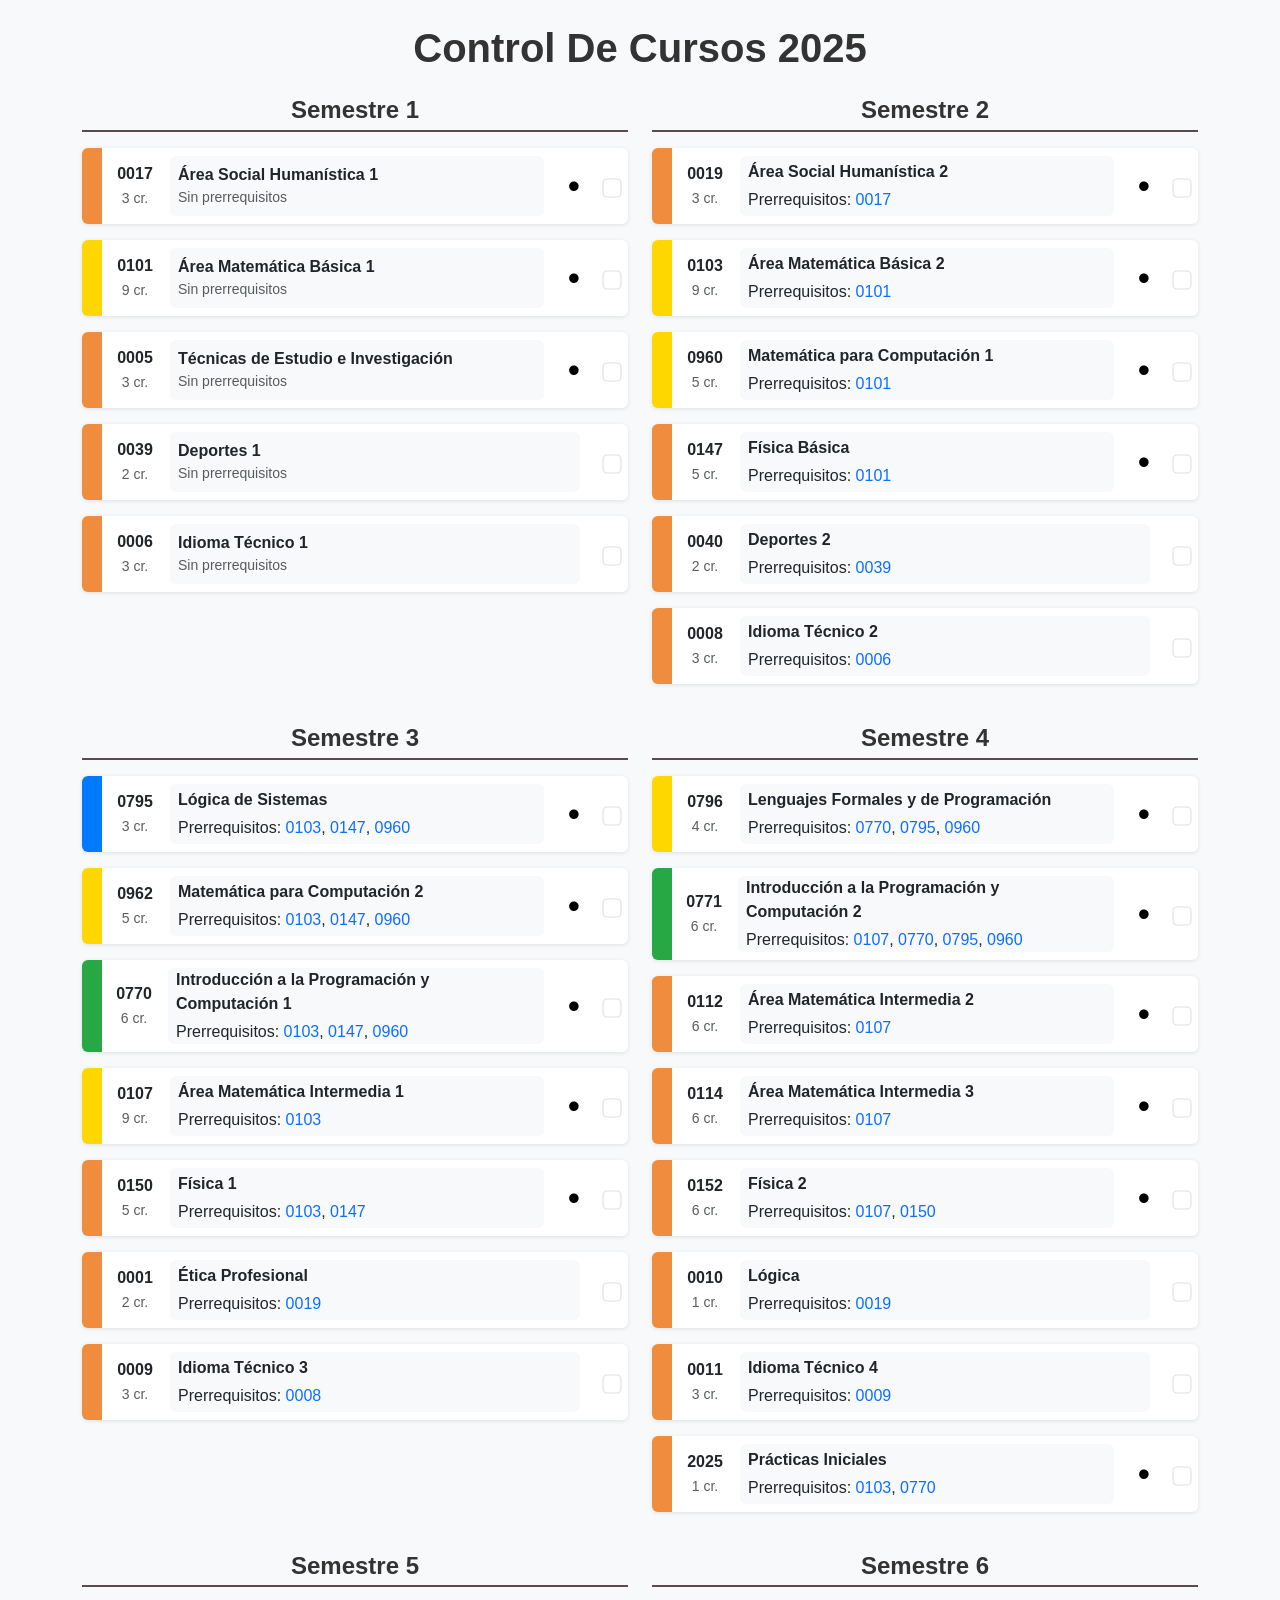
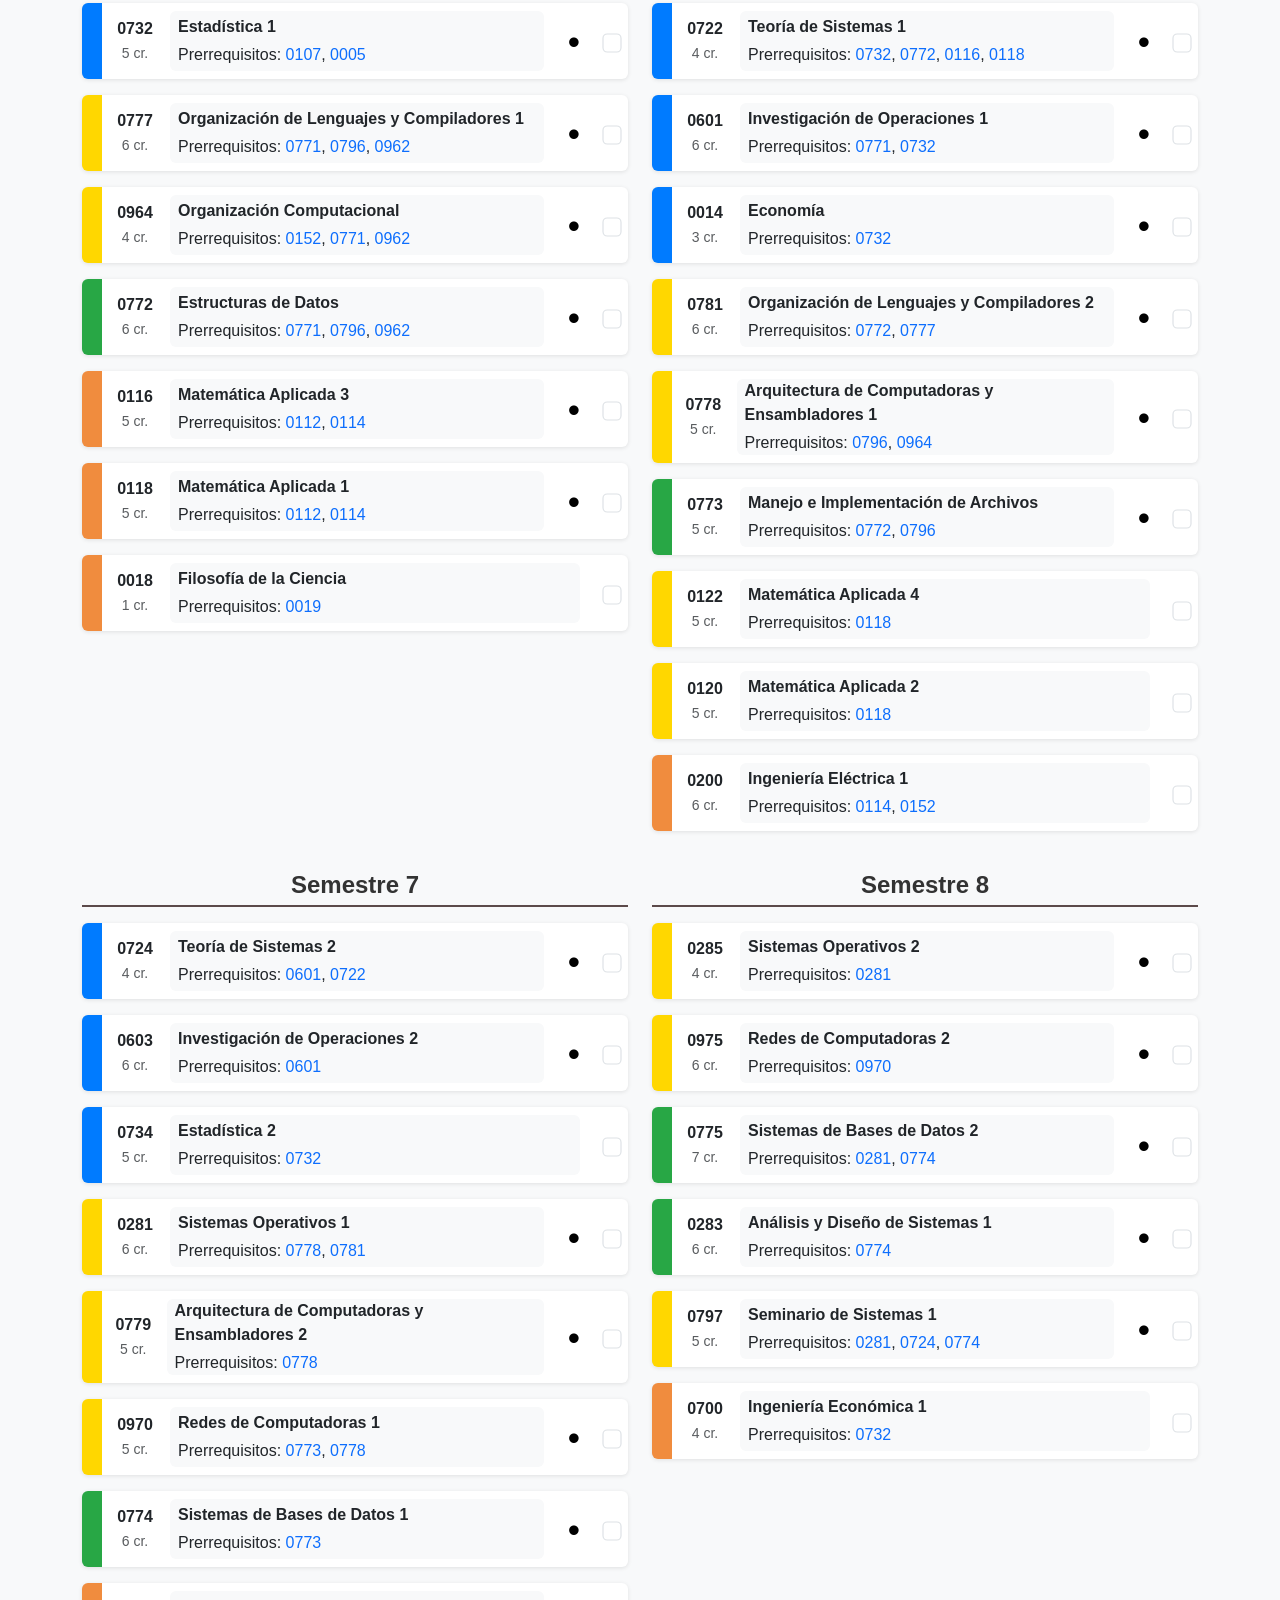
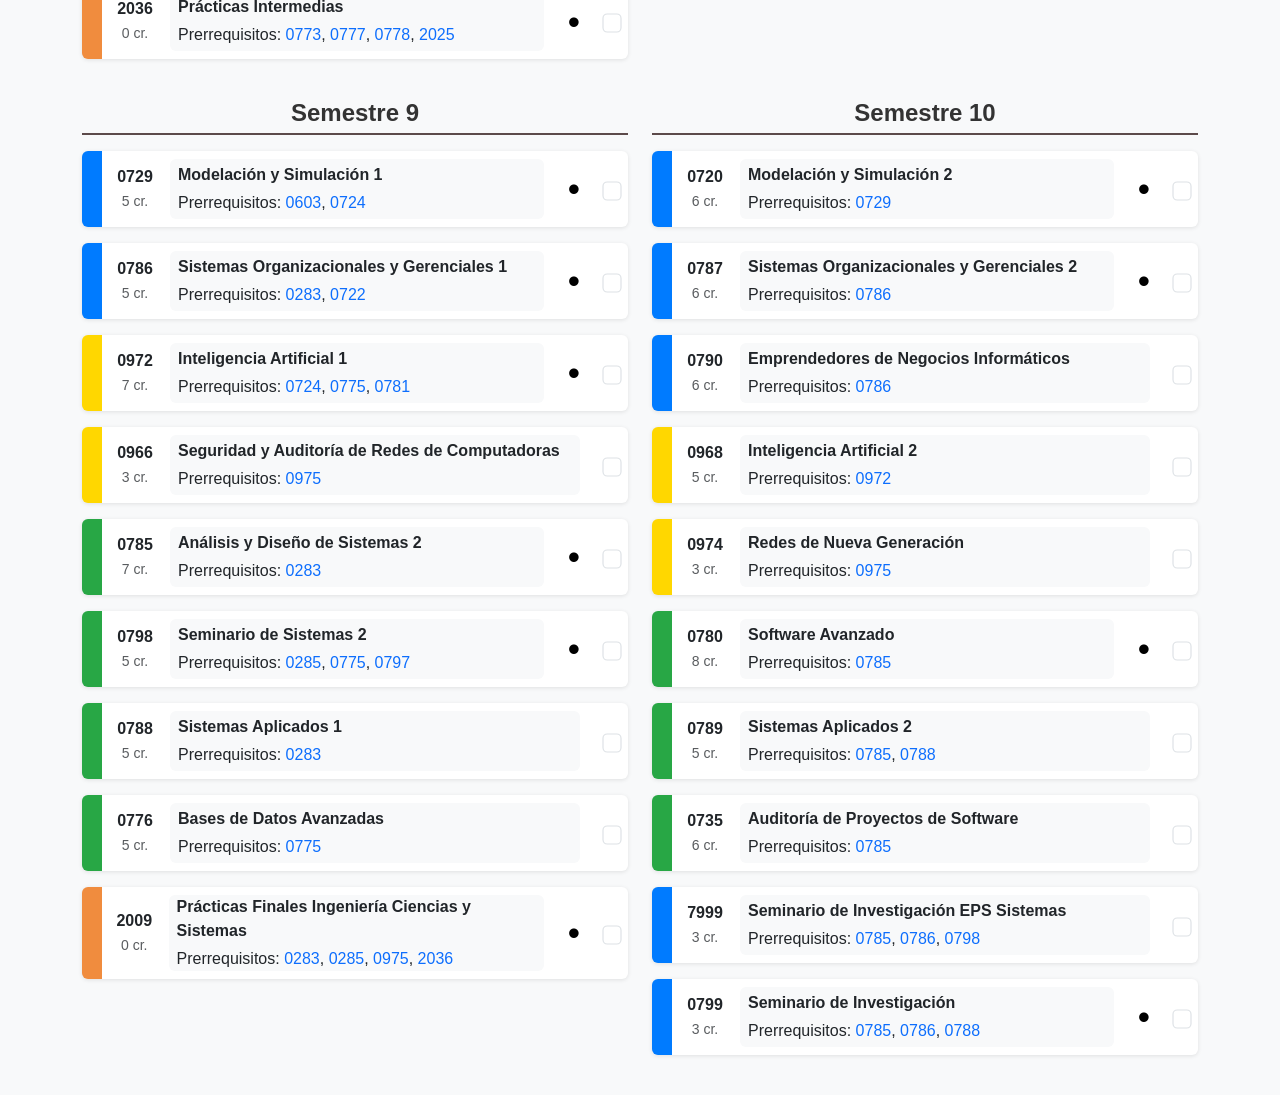
==== index.html @ 796844ea "first commit" ====
<!DOCTYPE html>
<html lang="es">
<head>
  <meta charset="UTF-8">
  <meta name="viewport" content="width=device-width, initial-scale=1.0">
  <title>Control de Cursos</title>
  <link href="https://cdn.jsdelivr.net/npm/bootstrap@5.3.0/dist/css/bootstrap.min.css" rel="stylesheet">
  <link rel="stylesheet" href="style.css">
</head>
<body>
  <div class="container py-4">
    <h1 class="mb-4 text-center">Control De Cursos 2025</h1>
    <div id="contenedor" class="row gy-4"></div>
  </div>

  <!-- Modal para prerrequisitos -->
  <div class="modal fade" id="modalCurso" tabindex="-1" aria-hidden="true">
    <div class="modal-dialog modal-dialog-centered">
      <div class="modal-content">
        <div class="modal-header">
          <h5 class="modal-title">Detalle del curso</h5>
          <button type="button" class="btn-close" data-bs-dismiss="modal"></button>
        </div>
        <div class="modal-body" id="modal-body-content"></div>
      </div>
    </div>
  </div>

  <script src="https://cdn.jsdelivr.net/npm/bootstrap@5.3.0/dist/js/bootstrap.bundle.min.js"></script>
  <script src="script.js"></script>
</body>
</html>
---- style.css ----
/* Fondo general */
body {
  background-color: #f8f9fa;
  font-family: 'Segoe UI', Tahoma, Geneva, Verdana, sans-serif;
}

/* Título general */
h1 {
  color: #333;
  font-weight: 700;
  margin-bottom: 30px;
  text-align: center;
}

.semestre {
  background-color: #ffffff;
  padding: 20px;
  border: 2px solid #343a40; /* gris oscuro o negro suave */
  border-radius: 12px;
  margin-bottom: 30px;
  box-shadow: 0 6px 12px rgba(0, 0, 0, 0.1);
}

/* Título del semestre */
.semestre h2, h4 {
  color: #333;
  margin-top: 0;
  border-bottom: 2px solid #5c4a4a;
  padding-bottom: 5px;
  font-weight: bold;
  text-align: center;
}

/* Tarjeta de curso */
.curso-card {
  display: flex;
  align-items: center;
  border-left: 10px solid gray; /* Línea lateral por área */
  background-color: #fff;
  transition: all 0.2s ease-in-out;
  box-shadow: 0 1px 4px rgba(0, 0, 0, 0.1);
  border-radius: 6px;
  padding: 8px;
  position: relative;
}

/* Animación al pasar el mouse */
.curso-card:hover {
  transform: scale(1.01);
  box-shadow: 0 4px 10px rgba(0, 0, 0, 0.15);
}

/* Área lateral por color */
.area-ciencias {
  border-left: 10px solid #ffd700;
}
.area-metodologia {
  border-left: 10px solid #007bff;
}
.area-desarrollo {
  border-left: 10px solid #28a745;
}
.area-general {
  border-left: 10px solid #f08c3e;
}

/* Estado completado: borde completo en verde, sin quitar línea lateral */
.curso-completado {
  outline: 2px solid #28a745;
  outline-offset: 1px;
}

/* Punto obligatorio */
.obligatorio-dot {
  color: black;
  font-size: 35px;
  vertical-align: middle;
  line-height: 1;
}

/* Contenido del curso */
.contenido {
  flex-grow: 1;
  padding: 5px 10px;
  position: relative;
  font-size: 14px;
}

/* Prerrequisitos */
.prereq {
  font-size: 12px;
  color: #555;
  margin-top: 6px;
  cursor: pointer;
}

.prereq:hover {
  text-decoration: underline;
}

/* Checkbox */
.form-check-input {
  transform: scale(1.2);
}

/* Tooltip que solo aparece al pasar por la línea de color */
.tooltip-area {
  position: absolute;
  top: 6px;
  left: 14px;
  background-color: #000;
  color: #fff;
  padding: 2px 6px;
  font-size: 11px;
  border-radius: 4px;
  opacity: 0;
  pointer-events: none;
  transition: opacity 0.2s ease-in-out;
}

/* Línea lateral con hover de tooltip */
.color-bar {
  position: absolute;
  top: 0;
  left: 0;
  width: 10px;
  height: 100%;
  z-index: 5;
}

.color-bar:hover .tooltip-area {
  opacity: 1;
}

/* Botón de cierre de popup*/
.close-btn {
  position: absolute;
  top: 10px;
  right: 10px;
  cursor: pointer;
  font-size: 20px;
}
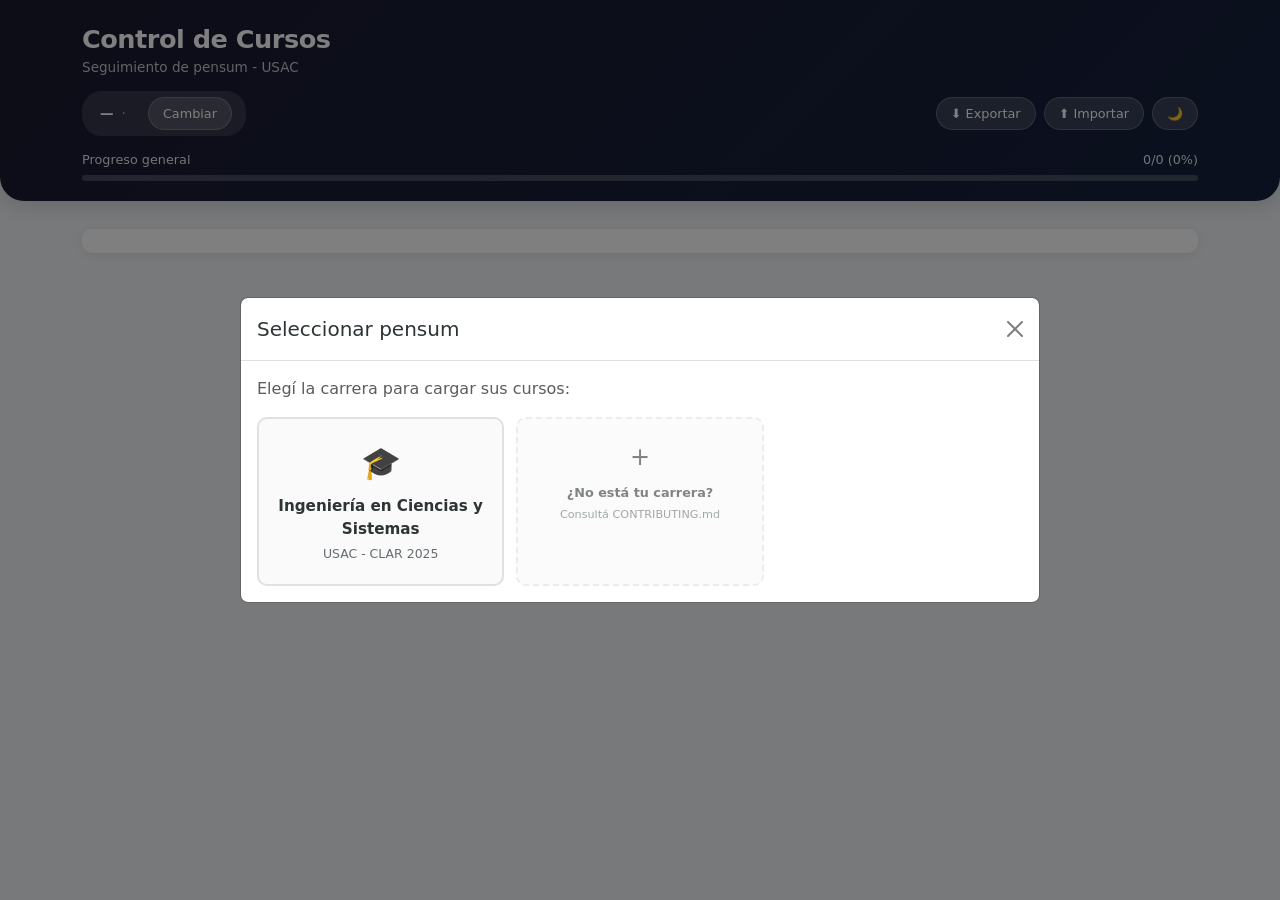
==== commit 9318fd8a: "Ajustes de funciones" ====
--- a/index.html
+++ b/index.html
@@ -8,12 +8,80 @@
   <link rel="stylesheet" href="style.css">
 </head>
 <body>
-  <div class="container py-4">
-    <h1 class="mb-4 text-center">Control De Cursos 2025</h1>
+
+  <!-- ─── HEADER ─── -->
+  <header class="app-header">
+    <div class="container">
+      <div class="d-flex align-items-center justify-content-between flex-wrap">
+        <div>
+          <h1>Control de Cursos</h1>
+          <div class="subtitle">Seguimiento de pensum - USAC</div>
+        </div>
+      </div>
+
+      <!-- Toolbar -->
+      <div class="toolbar">
+        <div class="pensum-info">
+          <span class="pensum-name" id="pensumNombre">—</span>
+          <span style="opacity:0.6">·</span>
+          <span style="font-size:0.78rem;opacity:0.7" id="pensumUni"></span>
+          <button class="btn-tool" id="btnCambiarPensum" style="margin-left:6px">Cambiar</button>
+        </div>
+        <div class="toolbar-actions">
+          <span class="unsaved-indicator" id="unsavedIndicator" title="Cambios sin exportar">•</span>
+          <button class="btn-tool" id="btnExportar">⬇ Exportar</button>
+          <button class="btn-tool" id="btnImportar">⬆ Importar</button>
+          <button class="btn-tool" id="btnTema" title="Cambiar tema">🌙</button>
+        </div>
+      </div>
+
+      <!-- Progress -->
+      <div class="progress-wrapper">
+        <div class="progress-header">
+          <span>Progreso general</span>
+          <span id="progressText">0/0 (0%)</span>
+        </div>
+        <div class="progress-track">
+          <div class="progress-fill" id="progressFill"></div>
+        </div>
+      </div>
+    </div>
+  </header>
+
+  <!-- ─── MAIN ─── -->
+  <main class="container">
+
+    <!-- Legend -->
+    <div class="legend" id="legendContainer"></div>
+
+    <!-- Courses -->
     <div id="contenedor" class="row gy-4"></div>
+
+    <!-- Export reminder -->
+    <div class="export-reminder" id="exportReminder">
+      <span>💾 Hiciste varios cambios — <strong>exportá tu progreso</strong> para no perderlo si cambiás de navegador o computadora.</span>
+      <button class="btn-close btn-close-sm" id="btnCerrarRecordatorio" aria-label="Cerrar"></button>
+    </div>
+
+  </main>
+
+  <!-- ─── MODAL: SELECCIONAR PENSUM ─── -->
+  <div class="modal fade" id="modalBienvenida" tabindex="-1" aria-hidden="true">
+    <div class="modal-dialog modal-lg modal-dialog-centered">
+      <div class="modal-content">
+        <div class="modal-header">
+          <h5 class="modal-title">Seleccionar pensum</h5>
+          <button type="button" class="btn-close" data-bs-dismiss="modal" aria-label="Cerrar"></button>
+        </div>
+        <div class="modal-body">
+          <p class="text-muted mb-3">Elegí la carrera para cargar sus cursos:</p>
+          <div class="pensum-grid" id="modalPensumOpciones"></div>
+        </div>
+      </div>
+    </div>
   </div>
 
-  <!-- Modal para prerrequisitos -->
+  <!-- ─── MODAL: DETALLE CURSO ─── -->
   <div class="modal fade" id="modalCurso" tabindex="-1" aria-hidden="true">
     <div class="modal-dialog modal-dialog-centered">
       <div class="modal-content">
@@ -26,7 +94,12 @@
     </div>
   </div>
 
+  <!-- ─── SCROLL TO TOP ─── -->
+  <button id="btnScrollTop" class="scroll-top" title="Subir al inicio">↑</button>
+
+  <!-- ─── SCRIPTS ─── -->
   <script src="https://cdn.jsdelivr.net/npm/bootstrap@5.3.0/dist/js/bootstrap.bundle.min.js"></script>
+  <script src="data/pensums.js"></script>
   <script src="script.js"></script>
 </body>
 </html>
--- a/style.css
+++ b/style.css
@@ -1,142 +1,590 @@
-/* Fondo general */
+:root {
+  --primary: #1a1a2e;
+  --primary-light: #16213e;
+  --accent: #e94560;
+  --bg: #f0f2f5;
+  --card-bg: #ffffff;
+  --text: #2d3436;
+  --text-muted: #636e72;
+  --shadow: 0 2px 8px rgba(0, 0, 0, 0.08);
+  --shadow-hover: 0 6px 20px rgba(0, 0, 0, 0.12);
+  --radius: 10px;
+  --radius-sm: 6px;
+  --transition: 0.25s ease;
+
+  --area-ciencias: #f59e0b;
+  --area-metodologia: #3b82f6;
+  --area-desarrollo: #10b981;
+  --area-general: #f97316;
+}
+
+* { box-sizing: border-box; }
+
 body {
-  background-color: #f8f9fa;
-  font-family: 'Segoe UI', Tahoma, Geneva, Verdana, sans-serif;
-}
-
-/* Título general */
-h1 {
-  color: #333;
+  background-color: var(--bg);
+  font-family: 'Segoe UI', system-ui, -apple-system, sans-serif;
+  color: var(--text);
+  min-height: 100vh;
+}
+
+/* ─── HEADER ─── */
+.app-header {
+  background: linear-gradient(135deg, var(--primary) 0%, var(--primary-light) 100%);
+  border-radius: 0 0 24px 24px;
+  padding: 24px 0 20px;
+  margin-bottom: 28px;
+  color: #fff;
+  box-shadow: 0 4px 20px rgba(0, 0, 0, 0.15);
+}
+
+.app-header h1 {
   font-weight: 700;
-  margin-bottom: 30px;
-  text-align: center;
-}
-
-.semestre {
-  background-color: #ffffff;
-  padding: 20px;
-  border: 2px solid #343a40; /* gris oscuro o negro suave */
-  border-radius: 12px;
-  margin-bottom: 30px;
-  box-shadow: 0 6px 12px rgba(0, 0, 0, 0.1);
-}
-
-/* Título del semestre */
-.semestre h2, h4 {
-  color: #333;
-  margin-top: 0;
-  border-bottom: 2px solid #5c4a4a;
-  padding-bottom: 5px;
-  font-weight: bold;
-  text-align: center;
-}
-
-/* Tarjeta de curso */
+  font-size: 1.6rem;
+  margin: 0;
+  letter-spacing: -0.5px;
+}
+
+.app-header .subtitle {
+  font-size: 0.85rem;
+  opacity: 0.75;
+  margin-top: 2px;
+}
+
+/* ─── TOOLBAR ─── */
+.toolbar {
+  display: flex;
+  flex-wrap: wrap;
+  align-items: center;
+  gap: 12px;
+  margin-top: 14px;
+}
+
+.pensum-info {
+  display: flex;
+  align-items: center;
+  gap: 8px;
+  background: rgba(255, 255, 255, 0.12);
+  padding: 6px 14px 6px 18px;
+  border-radius: 20px;
+  font-size: 0.85rem;
+}
+
+.pensum-info .pensum-name {
+  font-weight: 600;
+}
+
+.toolbar-actions {
+  display: flex;
+  align-items: center;
+  gap: 8px;
+  margin-left: auto;
+}
+
+.btn-tool {
+  background: rgba(255, 255, 255, 0.15);
+  color: #fff;
+  border: 1px solid rgba(255, 255, 255, 0.2);
+  padding: 6px 14px;
+  border-radius: 20px;
+  font-size: 0.8rem;
+  cursor: pointer;
+  transition: var(--transition);
+  display: inline-flex;
+  align-items: center;
+  gap: 4px;
+}
+
+.btn-tool:hover {
+  background: rgba(255, 255, 255, 0.25);
+  border-color: rgba(255, 255, 255, 0.35);
+}
+
+.unsaved-indicator {
+  color: #fbbf24;
+  font-size: 1.4rem;
+  line-height: 1;
+  display: none;
+  animation: pulse 1.5s ease-in-out infinite;
+}
+
+@keyframes pulse {
+  0%, 100% { opacity: 0.4; }
+  50% { opacity: 1; }
+}
+
+/* ─── PROGRESS BAR ─── */
+.progress-wrapper {
+  margin-top: 14px;
+}
+
+.progress-header {
+  display: flex;
+  justify-content: space-between;
+  font-size: 0.8rem;
+  margin-bottom: 6px;
+  opacity: 0.9;
+}
+
+.progress-track {
+  height: 6px;
+  background: rgba(255, 255, 255, 0.2);
+  border-radius: 4px;
+  overflow: hidden;
+}
+
+.progress-fill {
+  height: 100%;
+  background: var(--accent);
+  border-radius: 4px;
+  transition: width 0.5s ease;
+  width: 0%;
+}
+
+/* ─── SEMESTRE ─── */
+.semestre-wrapper {
+  margin-bottom: 32px;
+}
+
+.semestre-title {
+  font-weight: 700;
+  font-size: 1.1rem;
+  color: var(--primary);
+  margin-bottom: 14px;
+  padding-bottom: 8px;
+  border-bottom: 2px solid var(--primary);
+  display: flex;
+  align-items: center;
+  gap: 10px;
+}
+
+.semestre-count {
+  font-size: 0.75rem;
+  font-weight: 400;
+  color: var(--text-muted);
+  margin-left: auto;
+}
+
+/* ─── COURSE CARD ─── */
 .curso-card {
   display: flex;
-  align-items: center;
-  border-left: 10px solid gray; /* Línea lateral por área */
-  background-color: #fff;
-  transition: all 0.2s ease-in-out;
-  box-shadow: 0 1px 4px rgba(0, 0, 0, 0.1);
-  border-radius: 6px;
-  padding: 8px;
+  align-items: stretch;
+  background: var(--card-bg);
+  border-radius: var(--radius);
+  box-shadow: var(--shadow);
+  transition: var(--transition);
+  min-height: 82px;
+  overflow: hidden;
   position: relative;
 }
 
-/* Animación al pasar el mouse */
 .curso-card:hover {
-  transform: scale(1.01);
-  box-shadow: 0 4px 10px rgba(0, 0, 0, 0.15);
-}
-
-/* Área lateral por color */
-.area-ciencias {
-  border-left: 10px solid #ffd700;
-}
-.area-metodologia {
-  border-left: 10px solid #007bff;
-}
-.area-desarrollo {
-  border-left: 10px solid #28a745;
-}
-.area-general {
-  border-left: 10px solid #f08c3e;
-}
-
-/* Estado completado: borde completo en verde, sin quitar línea lateral */
-.curso-completado {
-  outline: 2px solid #28a745;
-  outline-offset: 1px;
-}
-
-/* Punto obligatorio */
-.obligatorio-dot {
-  color: black;
-  font-size: 35px;
-  vertical-align: middle;
-  line-height: 1;
-}
-
-/* Contenido del curso */
-.contenido {
-  flex-grow: 1;
-  padding: 5px 10px;
+  box-shadow: var(--shadow-hover);
+  transform: translateY(-2px);
+}
+
+.curso-card + .curso-card {
+  margin-top: 10px;
+}
+
+.curso-card.curso-completado {
+  box-shadow: 0 0 0 2px var(--area-desarrollo), var(--shadow);
+}
+
+.curso-card.curso-completado:hover {
+  box-shadow: 0 0 0 2px var(--area-desarrollo), var(--shadow-hover);
+}
+
+/* Color bar */
+.color-bar {
+  width: 8px;
+  flex-shrink: 0;
   position: relative;
-  font-size: 14px;
-}
-
-/* Prerrequisitos */
-.prereq {
-  font-size: 12px;
-  color: #555;
-  margin-top: 6px;
   cursor: pointer;
 }
 
-.prereq:hover {
-  text-decoration: underline;
-}
-
-/* Checkbox */
-.form-check-input {
-  transform: scale(1.2);
-}
-
-/* Tooltip que solo aparece al pasar por la línea de color */
-.tooltip-area {
+.color-bar.area-ciencias { background: var(--area-ciencias); }
+.color-bar.area-metodologia { background: var(--area-metodologia); }
+.color-bar.area-desarrollo { background: var(--area-desarrollo); }
+.color-bar.area-general { background: var(--area-general); }
+
+.color-bar .tooltip-area {
   position: absolute;
-  top: 6px;
+  top: 50%;
   left: 14px;
-  background-color: #000;
+  transform: translateY(-50%);
+  background: var(--primary);
   color: #fff;
-  padding: 2px 6px;
-  font-size: 11px;
+  padding: 3px 10px;
+  font-size: 0.7rem;
   border-radius: 4px;
+  white-space: nowrap;
   opacity: 0;
   pointer-events: none;
-  transition: opacity 0.2s ease-in-out;
-}
-
-/* Línea lateral con hover de tooltip */
-.color-bar {
-  position: absolute;
-  top: 0;
-  left: 0;
-  width: 10px;
-  height: 100%;
-  z-index: 5;
+  transition: opacity 0.2s;
+  z-index: 10;
+  font-weight: 500;
 }
 
 .color-bar:hover .tooltip-area {
   opacity: 1;
 }
 
-/* Botón de cierre de popup*/
-.close-btn {
-  position: absolute;
-  top: 10px;
-  right: 10px;
+/* Card body */
+.card-body {
+  display: flex;
+  align-items: center;
+  flex: 1;
+  padding: 12px 16px;
+  gap: 14px;
+  min-width: 0;
+}
+
+.card-code-section {
+  text-align: center;
+  flex-shrink: 0;
+  width: 62px;
+}
+
+.card-code {
+  font-weight: 700;
+  font-size: 0.95rem;
+  color: var(--text);
+  line-height: 1.2;
+}
+
+.card-credits {
+  font-size: 0.72rem;
+  color: var(--text-muted);
+}
+
+.card-main {
+  flex: 1;
+  min-width: 0;
+}
+
+.card-name {
+  font-weight: 600;
+  font-size: 0.92rem;
+  color: var(--text);
+  line-height: 1.3;
+}
+
+.card-area-badge {
+  display: inline-block;
+  font-size: 0.65rem;
+  font-weight: 600;
+  text-transform: uppercase;
+  letter-spacing: 0.3px;
+  padding: 1px 8px;
+  border-radius: 3px;
+  margin-top: 3px;
+}
+
+.card-area-badge.badge-ciencias {
+  background: #fef3c7;
+  color: #92400e;
+}
+.card-area-badge.badge-metodologia {
+  background: #dbeafe;
+  color: #1e40af;
+}
+.card-area-badge.badge-desarrollo {
+  background: #d1fae5;
+  color: #065f46;
+}
+.card-area-badge.badge-general {
+  background: #ffedd5;
+  color: #9a3412;
+}
+
+.card-prereqs {
+  font-size: 0.78rem;
+  color: var(--text-muted);
+  margin-top: 4px;
+  line-height: 1.4;
+}
+
+.card-prereqs a {
+  text-decoration: none;
+  font-weight: 500;
+}
+
+.card-prereqs a:hover {
+  text-decoration: underline;
+}
+
+.prereq-completado { color: #10b981 !important; }
+.prereq-pendiente { color: #e94560 !important; }
+
+.card-actions {
+  display: flex;
+  align-items: center;
+  gap: 10px;
+  flex-shrink: 0;
+}
+
+.obligatorio-dot {
+  font-size: 28px;
+  color: #000;
+  line-height: 1;
+  opacity: 0.55;
+}
+
+.form-check-input {
+  width: 18px;
+  height: 18px;
   cursor: pointer;
-  font-size: 20px;
-}+  accent-color: var(--area-desarrollo);
+}
+
+.card-status {
+  font-size: 0.62rem;
+  font-weight: 700;
+  text-transform: uppercase;
+  letter-spacing: 0.3px;
+  padding: 1px 7px;
+  border-radius: 3px;
+  display: inline-block;
+  line-height: 1.4;
+}
+.status-disponible { background: #bbf7d0; color: #14532d; }
+.status-bloqueado { background: #fef3c7; color: #92400e; }
+
+/* ─── MODAL PENSUNS ─── */
+.pensum-grid {
+  display: grid;
+  grid-template-columns: repeat(auto-fill, minmax(200px, 1fr));
+  gap: 12px;
+}
+
+.pensum-option {
+  border: 2px solid #e0e0e0;
+  border-radius: var(--radius);
+  padding: 20px 16px;
+  text-align: center;
+  cursor: pointer;
+  transition: var(--transition);
+  background: #fafafa;
+}
+
+.pensum-option:hover {
+  border-color: var(--area-metodologia);
+  background: #eff6ff;
+  transform: translateY(-2px);
+  box-shadow: var(--shadow);
+}
+
+.pensum-option .pensum-icon {
+  font-size: 2rem;
+  margin-bottom: 8px;
+}
+
+.pensum-option .pensum-option-name {
+  font-weight: 600;
+  font-size: 0.95rem;
+}
+
+.pensum-option .pensum-option-uni {
+  font-size: 0.78rem;
+  color: var(--text-muted);
+  margin-top: 4px;
+}
+
+/* ─── MODAL CURSO ─── */
+#modal-body-content strong {
+  color: var(--primary);
+}
+
+[data-bs-theme="dark"] #modal-body-content strong {
+  color: #fff;
+}
+
+/* ─── LEGEND ─── */
+.legend {
+  display: flex;
+  flex-wrap: wrap;
+  gap: 16px;
+  justify-content: center;
+  margin: 8px 0 20px;
+  padding: 12px 20px;
+  background: var(--card-bg);
+  border-radius: var(--radius);
+  box-shadow: var(--shadow);
+}
+
+.legend-item {
+  display: flex;
+  align-items: center;
+  gap: 6px;
+  font-size: 0.78rem;
+  color: var(--text-muted);
+}
+
+.legend-dot {
+  width: 14px;
+  height: 14px;
+  border-radius: 3px;
+  flex-shrink: 0;
+}
+
+.legend-dot.area-ciencias { background: var(--area-ciencias); }
+.legend-dot.area-metodologia { background: var(--area-metodologia); }
+.legend-dot.area-desarrollo { background: var(--area-desarrollo); }
+.legend-dot.area-general { background: var(--area-general); }
+
+/* ─── RESPONSIVE ─── */
+/* ─── EXPORT REMINDER ─── */
+.export-reminder {
+  display: none;
+  align-items: center;
+  justify-content: space-between;
+  gap: 12px;
+  background: #fffbeb;
+  border: 1px solid #fde68a;
+  border-radius: var(--radius-sm);
+  padding: 10px 16px;
+  font-size: 0.82rem;
+  color: #92400e;
+  margin-bottom: 20px;
+}
+.export-reminder.show { display: flex; }
+.export-reminder .btn-close {
+  flex-shrink: 0;
+  opacity: 0.5;
+  cursor: pointer;
+}
+.export-reminder .btn-close:hover { opacity: 1; }
+
+/* ─── MODO OSCURO ─── */
+[data-bs-theme="dark"] {
+  --bg: #121212;
+  --card-bg: #1e1e1e;
+  --text: #e8e8e8;
+  --text-muted: #999;
+  --primary: #121212;
+  --primary-light: #1e1e1e;
+  --shadow: 0 1px 3px rgba(0, 0, 0, 0.5);
+  --shadow-hover: 0 4px 14px rgba(0, 0, 0, 0.7);
+
+  --area-ciencias: #f59e0b;
+  --area-metodologia: #3b82f6;
+  --area-desarrollo: #10b981;
+  --area-general: #f97316;
+}
+
+[data-bs-theme="dark"] {
+  scrollbar-color: #333 #121212;
+}
+
+[data-bs-theme="dark"] .app-header {
+  background: linear-gradient(135deg, #16162a 0%, #1a1a32 100%);
+}
+
+[data-bs-theme="dark"] .btn-tool {
+  background: rgba(255, 255, 255, 0.06);
+  border-color: rgba(255, 255, 255, 0.1);
+}
+
+[data-bs-theme="dark"] .btn-tool:hover {
+  background: rgba(255, 255, 255, 0.12);
+}
+
+[data-bs-theme="dark"] .pensum-info { background: rgba(255, 255, 255, 0.06); }
+
+[data-bs-theme="dark"] .curso-card {
+  background: var(--card-bg);
+  border: 1px solid #2a2a2a;
+  box-shadow: var(--shadow);
+}
+
+[data-bs-theme="dark"] .curso-card:hover {
+  border-color: #3a3a3a;
+  box-shadow: var(--shadow-hover);
+}
+
+[data-bs-theme="dark"] .curso-card.curso-completado {
+  box-shadow: 0 0 0 2px #10b981, var(--shadow);
+}
+
+[data-bs-theme="dark"] .card-prereqs a.prereq-completado { color: #10b981 !important; }
+[data-bs-theme="dark"] .card-prereqs a.prereq-pendiente { color: #e94560 !important; }
+
+[data-bs-theme="dark"] .legend { background: var(--card-bg); border: 1px solid #2a2a2a; }
+
+[data-bs-theme="dark"] .card-name,
+[data-bs-theme="dark"] .card-code { color: #fff; }
+
+[data-bs-theme="dark"] .semestre-title { color: #fff; border-color: #2a2a2a; }
+[data-bs-theme="dark"] .semestre-count { color: #999; }
+[data-bs-theme="dark"] .obligatorio-dot { opacity: 0.5; color: #fff; }
+[data-bs-theme="dark"] .card-credits { color: #999; }
+
+[data-bs-theme="dark"] .pensum-option { background: #1e1e1e; border-color: #2a2a2a; }
+[data-bs-theme="dark"] .pensum-option:hover { border-color: #3b82f6; background: #162033; }
+
+[data-bs-theme="dark"] .modal-content { background: #1e1e1e; color: #e8e8e8; border: 1px solid #2a2a2a; }
+[data-bs-theme="dark"] .modal-header { border-color: #2a2a2a; }
+[data-bs-theme="dark"] .modal-header .btn-close { filter: invert(0.9); }
+
+[data-bs-theme="dark"] .progress-track { background: rgba(255, 255, 255, 0.06); }
+[data-bs-theme="dark"] .progress-fill { background: #e94560; }
+
+[data-bs-theme="dark"] .export-reminder { background: #1e1a14; border-color: #5c4520; color: #f59e0b; }
+[data-bs-theme="dark"] .unsaved-indicator { color: #f59e0b; }
+[data-bs-theme="dark"] .status-disponible { background: #14261a; color: #10b981; }
+[data-bs-theme="dark"] .status-bloqueado { background: #261418; color: #e94560; }
+[data-bs-theme="dark"] .color-bar .tooltip-area { background: #333; color: #fff; }
+
+/* ─── SCROLL TO TOP ─── */
+.scroll-top {
+  position: fixed;
+  bottom: 24px;
+  right: 24px;
+  width: 42px;
+  height: 42px;
+  border-radius: 50%;
+  border: none;
+  background: var(--primary);
+  color: #fff;
+  font-size: 1.3rem;
+  cursor: pointer;
+  box-shadow: 0 2px 10px rgba(0, 0, 0, 0.2);
+  transition: var(--transition);
+  opacity: 0;
+  visibility: hidden;
+  transform: translateY(10px);
+  z-index: 999;
+  line-height: 1;
+}
+
+.scroll-top.show {
+  opacity: 1;
+  visibility: visible;
+  transform: translateY(0);
+}
+
+.scroll-top:hover {
+  transform: translateY(-2px);
+  box-shadow: 0 4px 16px rgba(0, 0, 0, 0.3);
+}
+
+[data-bs-theme="dark"] .scroll-top {
+  background: #2a2a40;
+  color: #fff;
+  box-shadow: 0 2px 10px rgba(0, 0, 0, 0.4);
+}
+
+[data-bs-theme="dark"] .scroll-top:hover {
+  background: #3a3a50;
+}
+
+@media (max-width: 768px) {
+  .app-header h1 { font-size: 1.3rem; }
+  .toolbar { flex-direction: column; align-items: stretch; }
+  .toolbar-actions { margin-left: 0; justify-content: center; }
+  .card-body { padding: 10px 12px; gap: 10px; }
+  .card-code-section { width: 50px; }
+  .card-code { font-size: 0.85rem; }
+  .card-name { font-size: 0.85rem; }
+  .legend { gap: 10px; padding: 10px 14px; }
+}
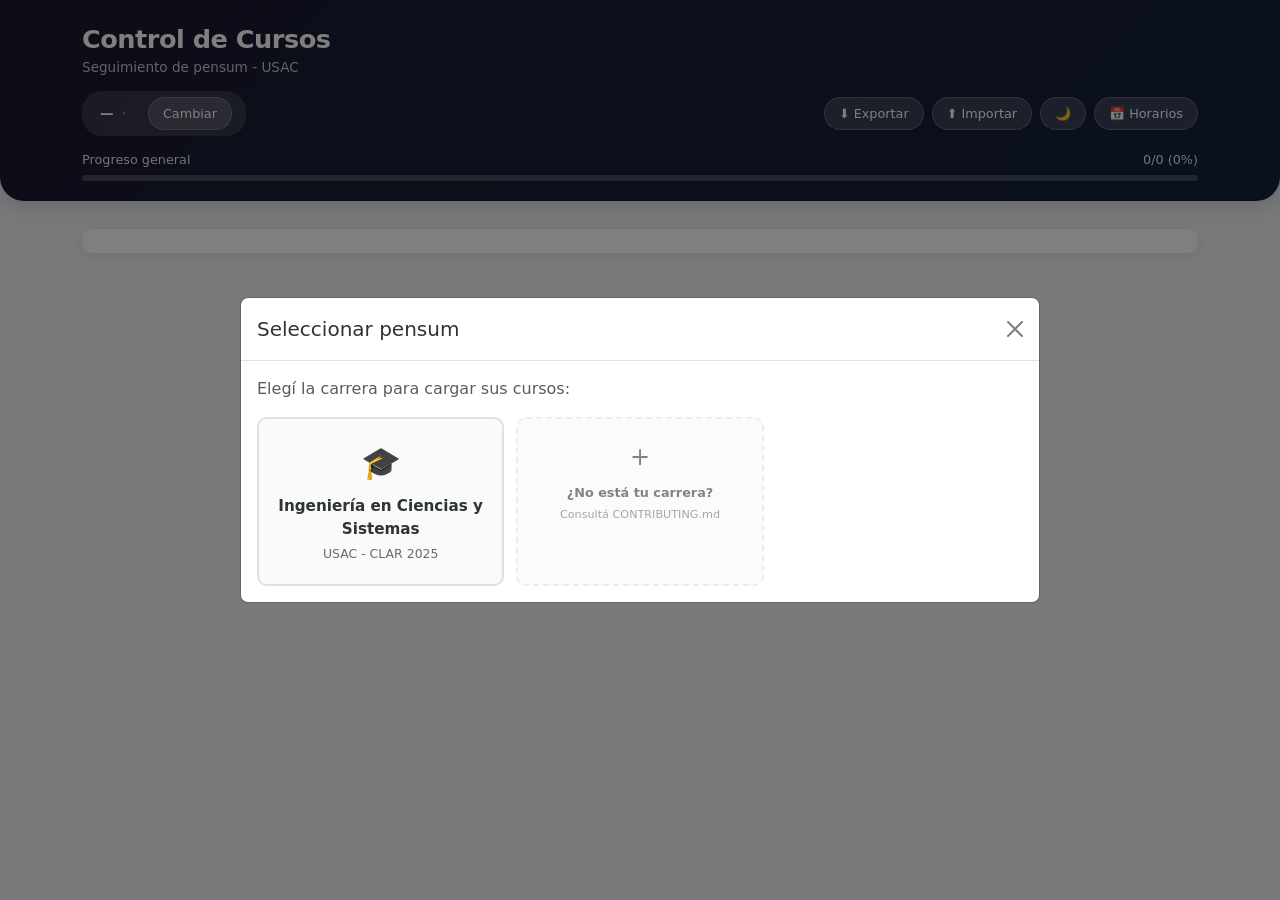
==== commit fd2ac974: "Horarios" ====
--- a/index.html
+++ b/index.html
@@ -5,7 +5,7 @@
   <meta name="viewport" content="width=device-width, initial-scale=1.0">
   <title>Control de Cursos</title>
   <link href="https://cdn.jsdelivr.net/npm/bootstrap@5.3.0/dist/css/bootstrap.min.css" rel="stylesheet">
-  <link rel="stylesheet" href="style.css">
+  <link rel="stylesheet" href="styles/style.css">
 </head>
 <body>
 
@@ -32,6 +32,7 @@
           <button class="btn-tool" id="btnExportar">⬇ Exportar</button>
           <button class="btn-tool" id="btnImportar">⬆ Importar</button>
           <button class="btn-tool" id="btnTema" title="Cambiar tema">🌙</button>
+          <a href="pages/horarios.html" class="btn-tool" style="text-decoration:none">📅 Horarios</a>
         </div>
       </div>
 
@@ -100,6 +101,6 @@
   <!-- ─── SCRIPTS ─── -->
   <script src="https://cdn.jsdelivr.net/npm/bootstrap@5.3.0/dist/js/bootstrap.bundle.min.js"></script>
   <script src="data/pensums.js"></script>
-  <script src="script.js"></script>
+  <script src="scripts/script.js"></script>
 </body>
 </html>
--- a/styles/style.css
+++ b/styles/style.css
@@ -0,0 +1,590 @@
+:root {
+  --primary: #1a1a2e;
+  --primary-light: #16213e;
+  --accent: #e94560;
+  --bg: #f0f2f5;
+  --card-bg: #ffffff;
+  --text: #2d3436;
+  --text-muted: #636e72;
+  --shadow: 0 2px 8px rgba(0, 0, 0, 0.08);
+  --shadow-hover: 0 6px 20px rgba(0, 0, 0, 0.12);
+  --radius: 10px;
+  --radius-sm: 6px;
+  --transition: 0.25s ease;
+
+  --area-ciencias: #f59e0b;
+  --area-metodologia: #3b82f6;
+  --area-desarrollo: #10b981;
+  --area-general: #f97316;
+}
+
+* { box-sizing: border-box; }
+
+body {
+  background-color: var(--bg);
+  font-family: 'Segoe UI', system-ui, -apple-system, sans-serif;
+  color: var(--text);
+  min-height: 100vh;
+}
+
+/* ─── HEADER ─── */
+.app-header {
+  background: linear-gradient(135deg, var(--primary) 0%, var(--primary-light) 100%);
+  border-radius: 0 0 24px 24px;
+  padding: 24px 0 20px;
+  margin-bottom: 28px;
+  color: #fff;
+  box-shadow: 0 4px 20px rgba(0, 0, 0, 0.15);
+}
+
+.app-header h1 {
+  font-weight: 700;
+  font-size: 1.6rem;
+  margin: 0;
+  letter-spacing: -0.5px;
+}
+
+.app-header .subtitle {
+  font-size: 0.85rem;
+  opacity: 0.75;
+  margin-top: 2px;
+}
+
+/* ─── TOOLBAR ─── */
+.toolbar {
+  display: flex;
+  flex-wrap: wrap;
+  align-items: center;
+  gap: 12px;
+  margin-top: 14px;
+}
+
+.pensum-info {
+  display: flex;
+  align-items: center;
+  gap: 8px;
+  background: rgba(255, 255, 255, 0.12);
+  padding: 6px 14px 6px 18px;
+  border-radius: 20px;
+  font-size: 0.85rem;
+}
+
+.pensum-info .pensum-name {
+  font-weight: 600;
+}
+
+.toolbar-actions {
+  display: flex;
+  align-items: center;
+  gap: 8px;
+  margin-left: auto;
+}
+
+.btn-tool {
+  background: rgba(255, 255, 255, 0.15);
+  color: #fff;
+  border: 1px solid rgba(255, 255, 255, 0.2);
+  padding: 6px 14px;
+  border-radius: 20px;
+  font-size: 0.8rem;
+  cursor: pointer;
+  transition: var(--transition);
+  display: inline-flex;
+  align-items: center;
+  gap: 4px;
+}
+
+.btn-tool:hover {
+  background: rgba(255, 255, 255, 0.25);
+  border-color: rgba(255, 255, 255, 0.35);
+}
+
+.unsaved-indicator {
+  color: #fbbf24;
+  font-size: 1.4rem;
+  line-height: 1;
+  display: none;
+  animation: pulse 1.5s ease-in-out infinite;
+}
+
+@keyframes pulse {
+  0%, 100% { opacity: 0.4; }
+  50% { opacity: 1; }
+}
+
+/* ─── PROGRESS BAR ─── */
+.progress-wrapper {
+  margin-top: 14px;
+}
+
+.progress-header {
+  display: flex;
+  justify-content: space-between;
+  font-size: 0.8rem;
+  margin-bottom: 6px;
+  opacity: 0.9;
+}
+
+.progress-track {
+  height: 6px;
+  background: rgba(255, 255, 255, 0.2);
+  border-radius: 4px;
+  overflow: hidden;
+}
+
+.progress-fill {
+  height: 100%;
+  background: var(--accent);
+  border-radius: 4px;
+  transition: width 0.5s ease;
+  width: 0%;
+}
+
+/* ─── SEMESTRE ─── */
+.semestre-wrapper {
+  margin-bottom: 32px;
+}
+
+.semestre-title {
+  font-weight: 700;
+  font-size: 1.1rem;
+  color: var(--primary);
+  margin-bottom: 14px;
+  padding-bottom: 8px;
+  border-bottom: 2px solid var(--primary);
+  display: flex;
+  align-items: center;
+  gap: 10px;
+}
+
+.semestre-count {
+  font-size: 0.75rem;
+  font-weight: 400;
+  color: var(--text-muted);
+  margin-left: auto;
+}
+
+/* ─── COURSE CARD ─── */
+.curso-card {
+  display: flex;
+  align-items: stretch;
+  background: var(--card-bg);
+  border-radius: var(--radius);
+  box-shadow: var(--shadow);
+  transition: var(--transition);
+  min-height: 82px;
+  overflow: hidden;
+  position: relative;
+}
+
+.curso-card:hover {
+  box-shadow: var(--shadow-hover);
+  transform: translateY(-2px);
+}
+
+.curso-card + .curso-card {
+  margin-top: 10px;
+}
+
+.curso-card.curso-completado {
+  box-shadow: 0 0 0 2px var(--area-desarrollo), var(--shadow);
+}
+
+.curso-card.curso-completado:hover {
+  box-shadow: 0 0 0 2px var(--area-desarrollo), var(--shadow-hover);
+}
+
+/* Color bar */
+.color-bar {
+  width: 8px;
+  flex-shrink: 0;
+  position: relative;
+  cursor: pointer;
+}
+
+.color-bar.area-ciencias { background: var(--area-ciencias); }
+.color-bar.area-metodologia { background: var(--area-metodologia); }
+.color-bar.area-desarrollo { background: var(--area-desarrollo); }
+.color-bar.area-general { background: var(--area-general); }
+
+.color-bar .tooltip-area {
+  position: absolute;
+  top: 50%;
+  left: 14px;
+  transform: translateY(-50%);
+  background: var(--primary);
+  color: #fff;
+  padding: 3px 10px;
+  font-size: 0.7rem;
+  border-radius: 4px;
+  white-space: nowrap;
+  opacity: 0;
+  pointer-events: none;
+  transition: opacity 0.2s;
+  z-index: 10;
+  font-weight: 500;
+}
+
+.color-bar:hover .tooltip-area {
+  opacity: 1;
+}
+
+/* Card body */
+.card-body {
+  display: flex;
+  align-items: center;
+  flex: 1;
+  padding: 12px 16px;
+  gap: 14px;
+  min-width: 0;
+}
+
+.card-code-section {
+  text-align: center;
+  flex-shrink: 0;
+  width: 62px;
+}
+
+.card-code {
+  font-weight: 700;
+  font-size: 0.95rem;
+  color: var(--text);
+  line-height: 1.2;
+}
+
+.card-credits {
+  font-size: 0.72rem;
+  color: var(--text-muted);
+}
+
+.card-main {
+  flex: 1;
+  min-width: 0;
+}
+
+.card-name {
+  font-weight: 600;
+  font-size: 0.92rem;
+  color: var(--text);
+  line-height: 1.3;
+}
+
+.card-area-badge {
+  display: inline-block;
+  font-size: 0.65rem;
+  font-weight: 600;
+  text-transform: uppercase;
+  letter-spacing: 0.3px;
+  padding: 1px 8px;
+  border-radius: 3px;
+  margin-top: 3px;
+}
+
+.card-area-badge.badge-ciencias {
+  background: #fef3c7;
+  color: #92400e;
+}
+.card-area-badge.badge-metodologia {
+  background: #dbeafe;
+  color: #1e40af;
+}
+.card-area-badge.badge-desarrollo {
+  background: #d1fae5;
+  color: #065f46;
+}
+.card-area-badge.badge-general {
+  background: #ffedd5;
+  color: #9a3412;
+}
+
+.card-prereqs {
+  font-size: 0.78rem;
+  color: var(--text-muted);
+  margin-top: 4px;
+  line-height: 1.4;
+}
+
+.card-prereqs a {
+  text-decoration: none;
+  font-weight: 500;
+}
+
+.card-prereqs a:hover {
+  text-decoration: underline;
+}
+
+.prereq-completado { color: #10b981 !important; }
+.prereq-pendiente { color: #e94560 !important; }
+
+.card-actions {
+  display: flex;
+  align-items: center;
+  gap: 10px;
+  flex-shrink: 0;
+}
+
+.obligatorio-dot {
+  font-size: 28px;
+  color: #000;
+  line-height: 1;
+  opacity: 0.55;
+}
+
+.form-check-input {
+  width: 18px;
+  height: 18px;
+  cursor: pointer;
+  accent-color: var(--area-desarrollo);
+}
+
+.card-status {
+  font-size: 0.62rem;
+  font-weight: 700;
+  text-transform: uppercase;
+  letter-spacing: 0.3px;
+  padding: 1px 7px;
+  border-radius: 3px;
+  display: inline-block;
+  line-height: 1.4;
+}
+.status-disponible { background: #bbf7d0; color: #14532d; }
+.status-bloqueado { background: #fef3c7; color: #92400e; }
+
+/* ─── MODAL PENSUNS ─── */
+.pensum-grid {
+  display: grid;
+  grid-template-columns: repeat(auto-fill, minmax(200px, 1fr));
+  gap: 12px;
+}
+
+.pensum-option {
+  border: 2px solid #e0e0e0;
+  border-radius: var(--radius);
+  padding: 20px 16px;
+  text-align: center;
+  cursor: pointer;
+  transition: var(--transition);
+  background: #fafafa;
+}
+
+.pensum-option:hover {
+  border-color: var(--area-metodologia);
+  background: #eff6ff;
+  transform: translateY(-2px);
+  box-shadow: var(--shadow);
+}
+
+.pensum-option .pensum-icon {
+  font-size: 2rem;
+  margin-bottom: 8px;
+}
+
+.pensum-option .pensum-option-name {
+  font-weight: 600;
+  font-size: 0.95rem;
+}
+
+.pensum-option .pensum-option-uni {
+  font-size: 0.78rem;
+  color: var(--text-muted);
+  margin-top: 4px;
+}
+
+/* ─── MODAL CURSO ─── */
+#modal-body-content strong {
+  color: var(--primary);
+}
+
+[data-bs-theme="dark"] #modal-body-content strong {
+  color: #fff;
+}
+
+/* ─── LEGEND ─── */
+.legend {
+  display: flex;
+  flex-wrap: wrap;
+  gap: 16px;
+  justify-content: center;
+  margin: 8px 0 20px;
+  padding: 12px 20px;
+  background: var(--card-bg);
+  border-radius: var(--radius);
+  box-shadow: var(--shadow);
+}
+
+.legend-item {
+  display: flex;
+  align-items: center;
+  gap: 6px;
+  font-size: 0.78rem;
+  color: var(--text-muted);
+}
+
+.legend-dot {
+  width: 14px;
+  height: 14px;
+  border-radius: 3px;
+  flex-shrink: 0;
+}
+
+.legend-dot.area-ciencias { background: var(--area-ciencias); }
+.legend-dot.area-metodologia { background: var(--area-metodologia); }
+.legend-dot.area-desarrollo { background: var(--area-desarrollo); }
+.legend-dot.area-general { background: var(--area-general); }
+
+/* ─── RESPONSIVE ─── */
+/* ─── EXPORT REMINDER ─── */
+.export-reminder {
+  display: none;
+  align-items: center;
+  justify-content: space-between;
+  gap: 12px;
+  background: #fffbeb;
+  border: 1px solid #fde68a;
+  border-radius: var(--radius-sm);
+  padding: 10px 16px;
+  font-size: 0.82rem;
+  color: #92400e;
+  margin-bottom: 20px;
+}
+.export-reminder.show { display: flex; }
+.export-reminder .btn-close {
+  flex-shrink: 0;
+  opacity: 0.5;
+  cursor: pointer;
+}
+.export-reminder .btn-close:hover { opacity: 1; }
+
+/* ─── MODO OSCURO ─── */
+[data-bs-theme="dark"] {
+  --bg: #121212;
+  --card-bg: #1e1e1e;
+  --text: #e8e8e8;
+  --text-muted: #999;
+  --primary: #121212;
+  --primary-light: #1e1e1e;
+  --shadow: 0 1px 3px rgba(0, 0, 0, 0.5);
+  --shadow-hover: 0 4px 14px rgba(0, 0, 0, 0.7);
+
+  --area-ciencias: #f59e0b;
+  --area-metodologia: #3b82f6;
+  --area-desarrollo: #10b981;
+  --area-general: #f97316;
+}
+
+[data-bs-theme="dark"] {
+  scrollbar-color: #333 #121212;
+}
+
+[data-bs-theme="dark"] .app-header {
+  background: linear-gradient(135deg, #16162a 0%, #1a1a32 100%);
+}
+
+[data-bs-theme="dark"] .btn-tool {
+  background: rgba(255, 255, 255, 0.06);
+  border-color: rgba(255, 255, 255, 0.1);
+}
+
+[data-bs-theme="dark"] .btn-tool:hover {
+  background: rgba(255, 255, 255, 0.12);
+}
+
+[data-bs-theme="dark"] .pensum-info { background: rgba(255, 255, 255, 0.06); }
+
+[data-bs-theme="dark"] .curso-card {
+  background: var(--card-bg);
+  border: 1px solid #2a2a2a;
+  box-shadow: var(--shadow);
+}
+
+[data-bs-theme="dark"] .curso-card:hover {
+  border-color: #3a3a3a;
+  box-shadow: var(--shadow-hover);
+}
+
+[data-bs-theme="dark"] .curso-card.curso-completado {
+  box-shadow: 0 0 0 2px #10b981, var(--shadow);
+}
+
+[data-bs-theme="dark"] .card-prereqs a.prereq-completado { color: #10b981 !important; }
+[data-bs-theme="dark"] .card-prereqs a.prereq-pendiente { color: #e94560 !important; }
+
+[data-bs-theme="dark"] .legend { background: var(--card-bg); border: 1px solid #2a2a2a; }
+
+[data-bs-theme="dark"] .card-name,
+[data-bs-theme="dark"] .card-code { color: #fff; }
+
+[data-bs-theme="dark"] .semestre-title { color: #fff; border-color: #2a2a2a; }
+[data-bs-theme="dark"] .semestre-count { color: #999; }
+[data-bs-theme="dark"] .obligatorio-dot { opacity: 0.5; color: #fff; }
+[data-bs-theme="dark"] .card-credits { color: #999; }
+
+[data-bs-theme="dark"] .pensum-option { background: #1e1e1e; border-color: #2a2a2a; }
+[data-bs-theme="dark"] .pensum-option:hover { border-color: #3b82f6; background: #162033; }
+
+[data-bs-theme="dark"] .modal-content { background: #1e1e1e; color: #e8e8e8; border: 1px solid #2a2a2a; }
+[data-bs-theme="dark"] .modal-header { border-color: #2a2a2a; }
+[data-bs-theme="dark"] .modal-header .btn-close { filter: invert(0.9); }
+
+[data-bs-theme="dark"] .progress-track { background: rgba(255, 255, 255, 0.06); }
+[data-bs-theme="dark"] .progress-fill { background: #e94560; }
+
+[data-bs-theme="dark"] .export-reminder { background: #1e1a14; border-color: #5c4520; color: #f59e0b; }
+[data-bs-theme="dark"] .unsaved-indicator { color: #f59e0b; }
+[data-bs-theme="dark"] .status-disponible { background: #14261a; color: #10b981; }
+[data-bs-theme="dark"] .status-bloqueado { background: #261418; color: #e94560; }
+[data-bs-theme="dark"] .color-bar .tooltip-area { background: #333; color: #fff; }
+
+/* ─── SCROLL TO TOP ─── */
+.scroll-top {
+  position: fixed;
+  bottom: 24px;
+  right: 24px;
+  width: 42px;
+  height: 42px;
+  border-radius: 50%;
+  border: none;
+  background: var(--primary);
+  color: #fff;
+  font-size: 1.3rem;
+  cursor: pointer;
+  box-shadow: 0 2px 10px rgba(0, 0, 0, 0.2);
+  transition: var(--transition);
+  opacity: 0;
+  visibility: hidden;
+  transform: translateY(10px);
+  z-index: 999;
+  line-height: 1;
+}
+
+.scroll-top.show {
+  opacity: 1;
+  visibility: visible;
+  transform: translateY(0);
+}
+
+.scroll-top:hover {
+  transform: translateY(-2px);
+  box-shadow: 0 4px 16px rgba(0, 0, 0, 0.3);
+}
+
+[data-bs-theme="dark"] .scroll-top {
+  background: #2a2a40;
+  color: #fff;
+  box-shadow: 0 2px 10px rgba(0, 0, 0, 0.4);
+}
+
+[data-bs-theme="dark"] .scroll-top:hover {
+  background: #3a3a50;
+}
+
+@media (max-width: 768px) {
+  .app-header h1 { font-size: 1.3rem; }
+  .toolbar { flex-direction: column; align-items: stretch; }
+  .toolbar-actions { margin-left: 0; justify-content: center; }
+  .card-body { padding: 10px 12px; gap: 10px; }
+  .card-code-section { width: 50px; }
+  .card-code { font-size: 0.85rem; }
+  .card-name { font-size: 0.85rem; }
+  .legend { gap: 10px; padding: 10px 14px; }
+}
